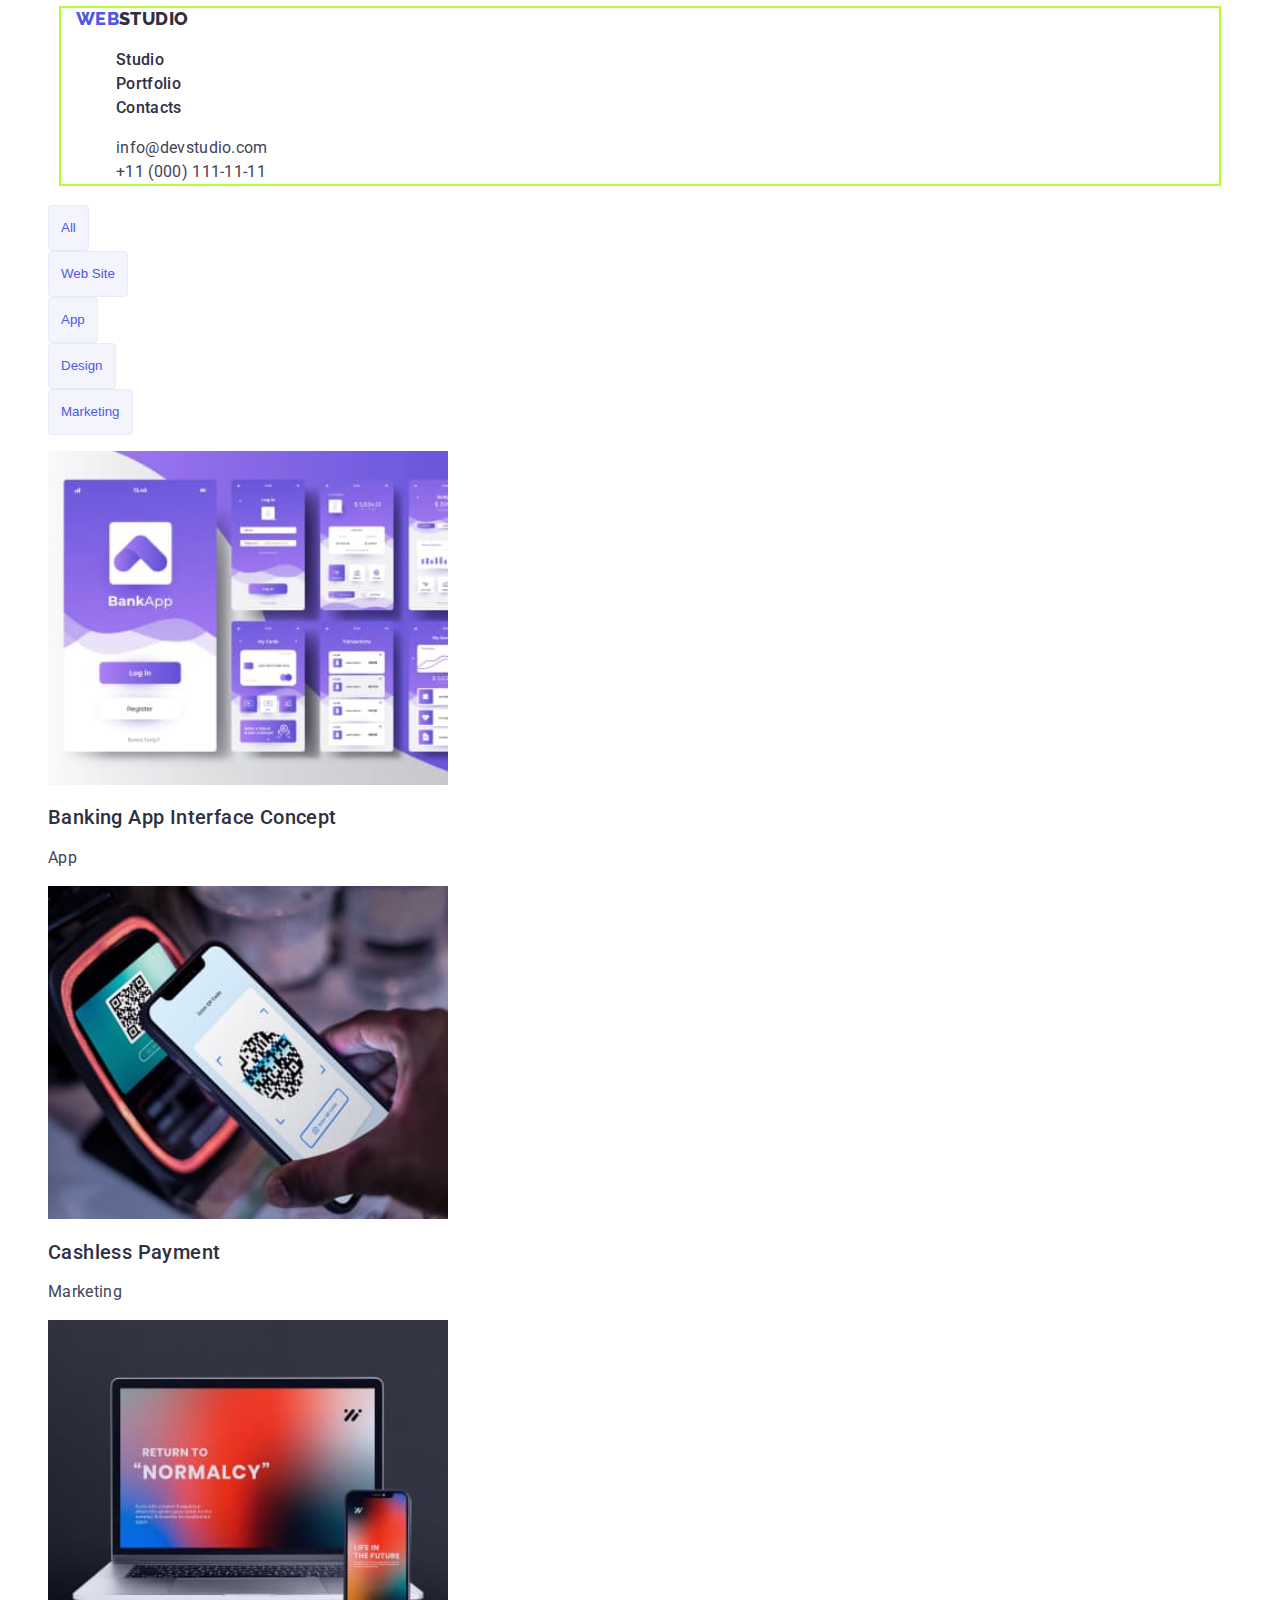
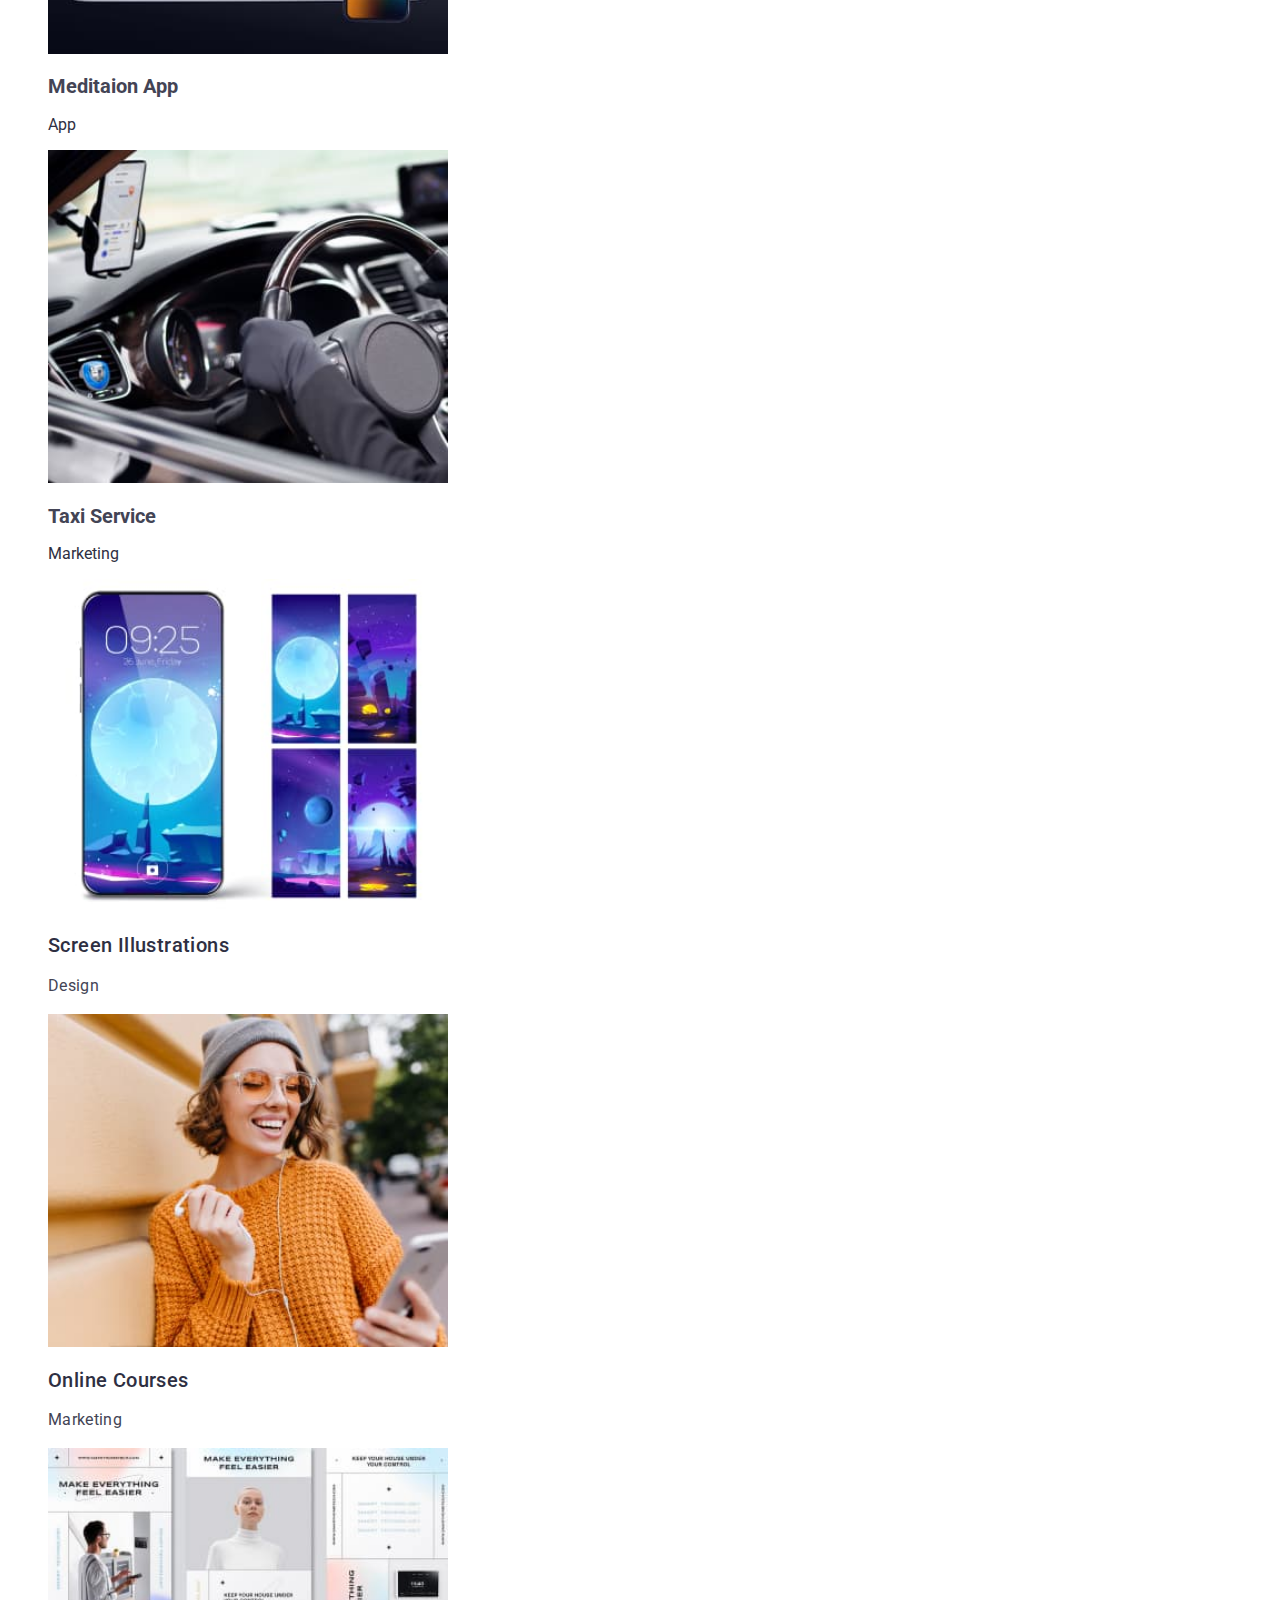
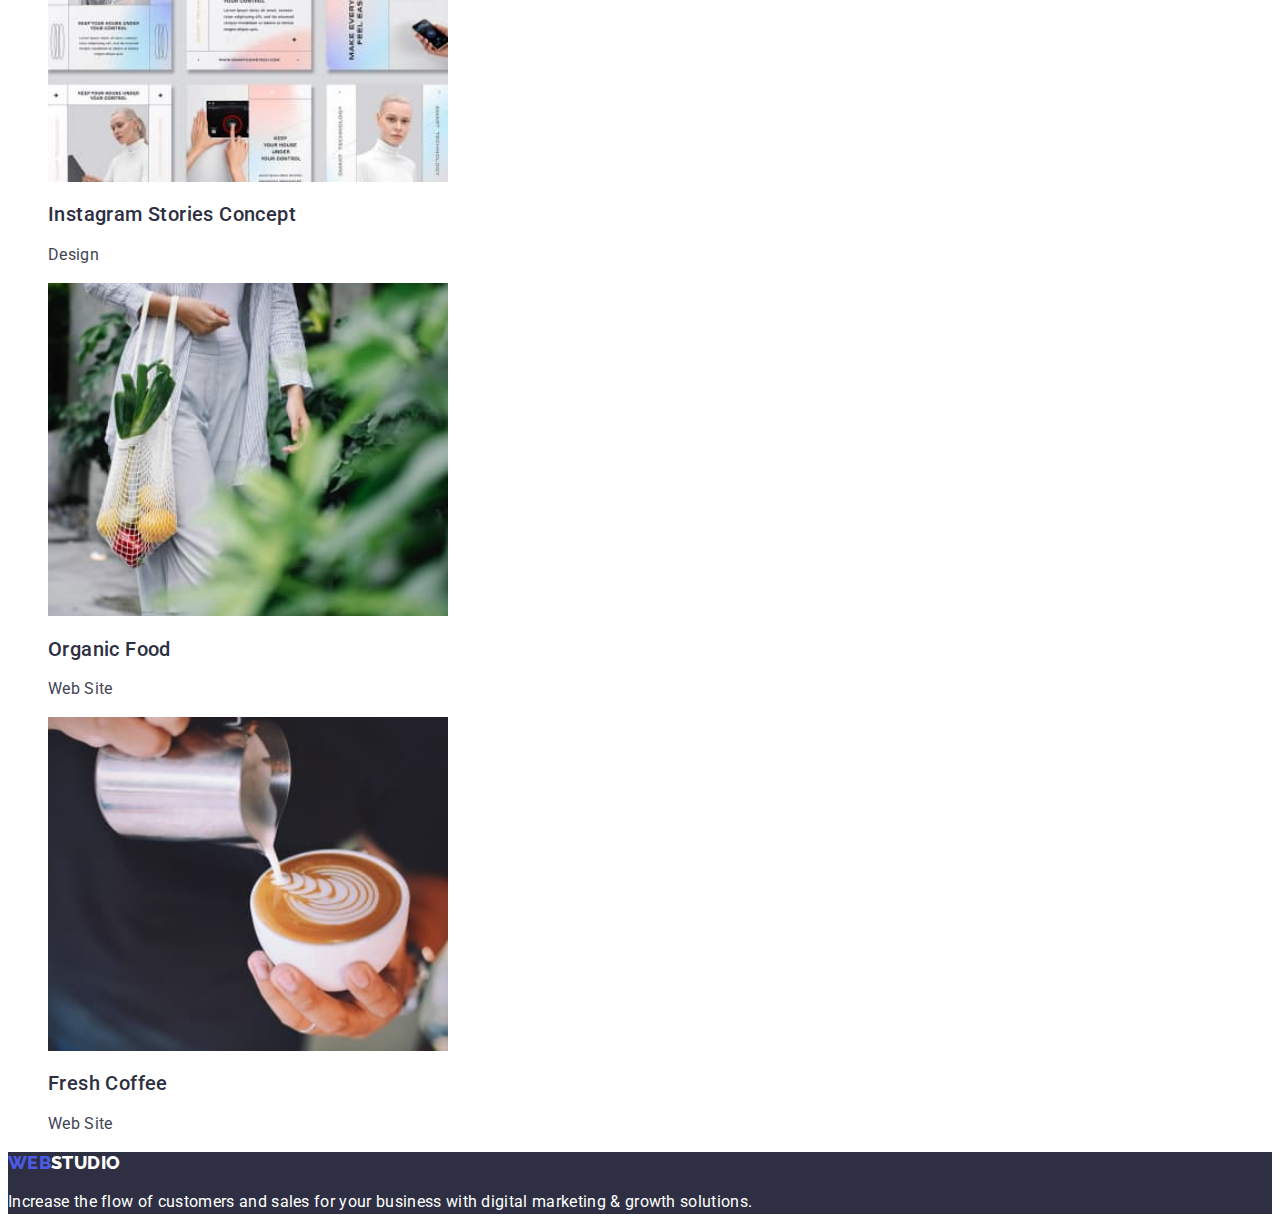
==== portfolio.html @ 8dc3ba94 "New changes" ====
<!DOCTYPE html>
<html lang="en">
  <head>
    <meta charset="UTF-8" />
    <meta http-equiv="X-UA-Compatible" content="IE=edge" />
    <meta name="viewport" content="width=device-width, initial-scale=1.0" />

    <link rel="preconnect" href="https://fonts.googleapis.com" />
    <link rel="preconnect" href="https://fonts.gstatic.com" crossorigin />
    <link
      href="https://fonts.googleapis.com/css2?family=Raleway:wght@700;800&family=Roboto:wght@400;500;700;900&display=swap"
      rel="stylesheet"
    />
    <link
      href="https://fonts.googleapis.com/css2?family=Raleway:wght@700;800&family=Roboto:wght@400;500;700;900&display=swap"
      rel="stylesheet"
    />
    <link rel="stylesheet" href="./css/styles.css" />
    <link rel="stylesheet" href="./css/portfolio-styles.css" />
    <title>Portfolio</title>
  </head>
  <body>
    <header class="header">
      <div class="container">
        <nav class="nav">
          <a href="./index.html" class="logo"> <span>Web</span>Studio </a>
          <ul class="nav__list">
            <li class="nav__item nav-item">
              <a href="./index.html" class="nav-item__link">Studio</a>
            </li>
            <li class="nav__item nav-item">
              <a href="./portfolio.html" class="nav-item__link">Portfolio</a>
            </li>
            <li class="nav__item nav-item">
              <a href="" class="nav-item__link">Contacts</a>
            </li>
          </ul>
        </nav>
        <address class="address">
          <ul class="address__list">
            <li class="address__item address-item">
              <a href="mailto:info@devstudio.com" class="address-item__action"
                >info@devstudio.com</a
              >
            </li>
            <li class="address__item address-item">
              <a href="tel:+110001111111" class="address-item__action"
                >+11 (000) 111-11-11</a
              >
            </li>
          </ul>
        </address>
      </div>
    </header>

    <main>
      <section class="portfolio">
        <h1></h1>
        <ul class="portfolio__nav">
          <li class="portfolio__item">
            <button type="button" class="portfolio__button">All</button>
          </li>
          <li class="portfolio__item">
            <button type="button" class="portfolio__button">Web Site</button>
          </li>
          <li class="portfolio__item">
            <button type="button" class="portfolio__button">App</button>
          </li>
          <li class="portfolio__item">
            <button type="button" class="portfolio__button">Design</button>
          </li>
          <li class="portfolio__item">
            <button type="button" class="portfolio__button">Marketing</button>
          </li>
        </ul>

        <ul class="projects">
          <li class="projects__item projects-item">
            <img
              src="./images/baking-app.jpg"
              alt="baking app"
              width="400"
              class="projects-item_picture"
            />
            <h2 class="section__sub-title">Banking App Interface Concept</h2>
            <p class="section__describtion">App</p>
          </li>
          <li class="projects__item projects-item">
            <img
              src="./images/cashless-payment.jpg"
              alt="cashless payment"
              width="400"
              class="projects-item__picture"
            />
            <h2 class="section__sub-title">Cashless Payment</h2>
            <p class="section__describtion">Marketing</p>
          </li>
          <li class="projects__item projects-item">
            <img
              src="./images/meditation-app.jpg"
              alt="Meditattion app"
              width="400"
              class="projects-item__picture"
            />
            <h2 class="projects-item__title">Meditaion App</h2>
            <p class="projects-item__domain">App</p>
          </li>
          <li class="projects__item projects-item">
            <img
              src="./images/taxi-service.jpg"
              alt="Taxi service"
              width="400"
              class="projects-item__picture"
            />
            <h2 class="projects-item__title">Taxi Service</h2>
            <p class="projects-item__domain">Marketing</p>
          </li>
          <li class="projects__item projects-item">
            <img
              src="./images/screen-illustration.jpg"
              alt="Picture of the screen"
              width="400"
              class="projects-item__picture"
            />
            <h2 class="section__sub-title">Screen Illustrations</h2>
            <p class="section__describtion">Design</p>
          </li>
          <li class="projects__item projects-item">
            <img
              src="./images/online-courses.jpg"
              alt="Web Site with online Courses"
              width="400"
              class="projects-item__picture"
            />
            <h2 class="section__sub-title">Online Courses</h2>
            <p class="section__describtion">Marketing</p>
          </li>
          <li class="projects__item projects-item">
            <img
              src="./images/instagram-stories.jpg"
              alt="Web site to create creative stories for Instagram"
              width="400"
              class="projects-item__picture"
            />
            <h2 class="section__sub-title">Instagram Stories Concept</h2>
            <p class="section__describtion">Design</p>
          </li>
          <li class="projects__item projects-item">
            <img
              src="./images/organic-food.jpg"
              alt="Web Site for ordering organic food"
              width="400"
              class="projects-item__picture"
            />
            <h2 class="section__sub-title">Organic Food</h2>
            <p class="section__describtion">Web Site</p>
          </li>
          <li class="projects__item projects-item">
            <img
              src="./images/fresh-coffee.jpg"
              alt="Cofee shop Web Site "
              width="400"
              class="projects-item__picture"
            />
            <h2 class="section__sub-title">Fresh Coffee</h2>
            <p class="section__describtion">Web Site</p>
          </li>
        </ul>
      </section>
    </main>

    <footer class="footer">
      <a href="./index.html" class="footer__logo"><span> Web</span>Studio</a>
      <p class="footer__cta">
        Increase the flow of customers and sales for your business with digital
        marketing & growth solutions.
      </p>
    </footer>
  </body>
</html>
---- css/styles.css ----
/* 

--Font Colors--
Main Color - #2E2F42
Secondary Color - #434455
Light Colors - 
#FFFFFF
#E7E9FC
Blue color - #4D5AE5

--Background colors-- 
Main Color - #FFFFFF
Secondary color -#2E2F42
Section ligth color - #F4F4FD

Botton dark blue color - #404BBF
Bottom light Blue color - #E5E5E5


--Font Size-- 
Logo -18px 
Main size - 20px
Secondary - 16px

*/

html {
  box-sizing: border-box;
}

*,
*::before,
*::after {
  box-sizing: inherit;
}

:root {
  /*--Font Colors--*/
  --main-font-color: #2e2f42;
  --secondary-font-color: #434455;
  --light-font-color: #ffffff;

  --blue-color: #4d5ae5;

  /*--background-colors-- */
  --main-background-color: #ffffff;
  --secondary-background-color: #2e2f42;
  --ligth-background-color: #f4f4fd;

  --button-background-color: #404bbf;
  --button-light-blue-color: #e5e5e5;
  --border-color: #e7e9fc;
}

/* Main style */

body {
  color: var(--main-font-color);
  background-color: var(--main-background-color);
  font-family: "Roboto", "sans-serif";
  font-size: 16px;
}

/* Common styling*/
.container {
  width: 1158px;
  margin: 0 auto;
  padding: 0 15px;
  outline: 2px greenyellow solid;
}
.section__list {
  list-style: none;
}
.section__title {
  font-size: 36px;
  text-transform: uppercase;
  color: var(--main-font-color);
  line-height: 1.1;
  letter-spacing: 0.02em;
}
.section__sub-title {
  font-weight: 500;
  color: var(--main-font-color);
  font-size: 20px;
  line-height: 1.2;
  letter-spacing: 0.02em;
}
.section__describtion {
  font-size: 16px;
  color: var(--secondary-font-color);
  line-height: 1.5;
  letter-spacing: 0.02em;
}

.logo,
.footer__logo {
  font-family: "Raleway", "sans-serif";
  font-size: 18px;
  font-weight: 800;
  text-decoration: none;
  line-height: 1.2;
  letter-spacing: 0.02em;
  text-transform: uppercase;
}

.logo span,
.footer__logo span {
  color: #4d5ae5;
}

.nav__list,
.address__list,
.portfolio__nav {
  list-style: none;
}
.nav-item__link,
.address-item__action {
  text-decoration: none;
}

/* ====Header====== */

.header {
  font-size: 16px;
  line-height: 1.5;
}

.logo {
  color: var(--main-font-color);
}

.nav-item__link {
  font-weight: 500;
  color: var(--main-font-color);
  line-height: 1.5;
  letter-spacing: 0.02em;
}

.nav-item__link:hover,
.nav-item__link:focus {
  color: var(--button-background-color);
}

.address-item__action {
  color: var(--secondary-font-color);
  font-style: normal;
  line-height: 1.5;
  letter-spacing: 0.02em;
}

.address-item__action:hover,
.address-item__action:focus {
  color: var(--button-background-color);
}

/*=====Footer====*/

.footer {
  background-color: var(--secondary-background-color);
}

.footer__logo {
  color: var(--light-font-color);
}

.footer__cta {
  color: var(--light-font-color);
  line-height: 1.5;
  letter-spacing: 0.02em;
}
---- css/portfolio-styles.css ----
/* 

--Font Colors--
Main Color - #2E2F42
Secondary Color - #434455
Light Colors - 
#FFFFFF
#E7E9FC
Blue color - #4D5AE5

--Background colors-- 
Main Color - #FFFFFF
Secondary color -#2E2F42
Section ligth color - #F4F4FD

Botton dark blue color - #404BBF
Bottom light Blue color - #E5E5E5


--Font Size-- 
Logo -18px 
Main size - 20px
Secondary - 16px

*/

:root {
  /*--Font Colors--*/
  --main-font-color: #2e2f42;
  --secondary-font-color: #434455;
  --light-font-color: #ffffff;

  --blue-color: #4d5ae5;

  /*--background-colors-- */
  --main-background-color: #ffffff;
  --secondary-background-color: #2e2f42;
  --ligth-background-color: #f4f4fd;

  --button-background-color: #404bbf;
  --button-light-blue-color: #e5e5e5;
  --border-color: #e7e9fc;
}

/*=== Common styling === */

html {
  box-sizing: border-box;
}

*,
*::before,
*::after {
  box-sizing: inherit;
}
.portfolio_nav,
.projects {
  list-style: none;
}

/*====Main Content */

.portfolio__button {
  padding: 12px;
  line-height: 1.5;
  color: #4d5ae5;
  background-color: var(--ligth-background-color);
  border: 1px solid var(--border-color);
  border-radius: 4px;
}

.portfolio__button:hover,
.portfolio__button:active {
  color: #fff;
  background-color: var(--button-background-color);
  border: 1px solid transparent;
  cursor: pointer;
  box-shadow: 0px 2px 2px 0px rgba(0, 0, 0, 0.12),
    0px 2px 1px 0px rgba(0, 0, 0, 0.08);
}

.projects-item__title {
  font-size: 20px;
  color: var(--secondary-font-color);
}
.rojects-item__domain {
  font-size: 16px;
  color: var(--secondary-font-color);
}
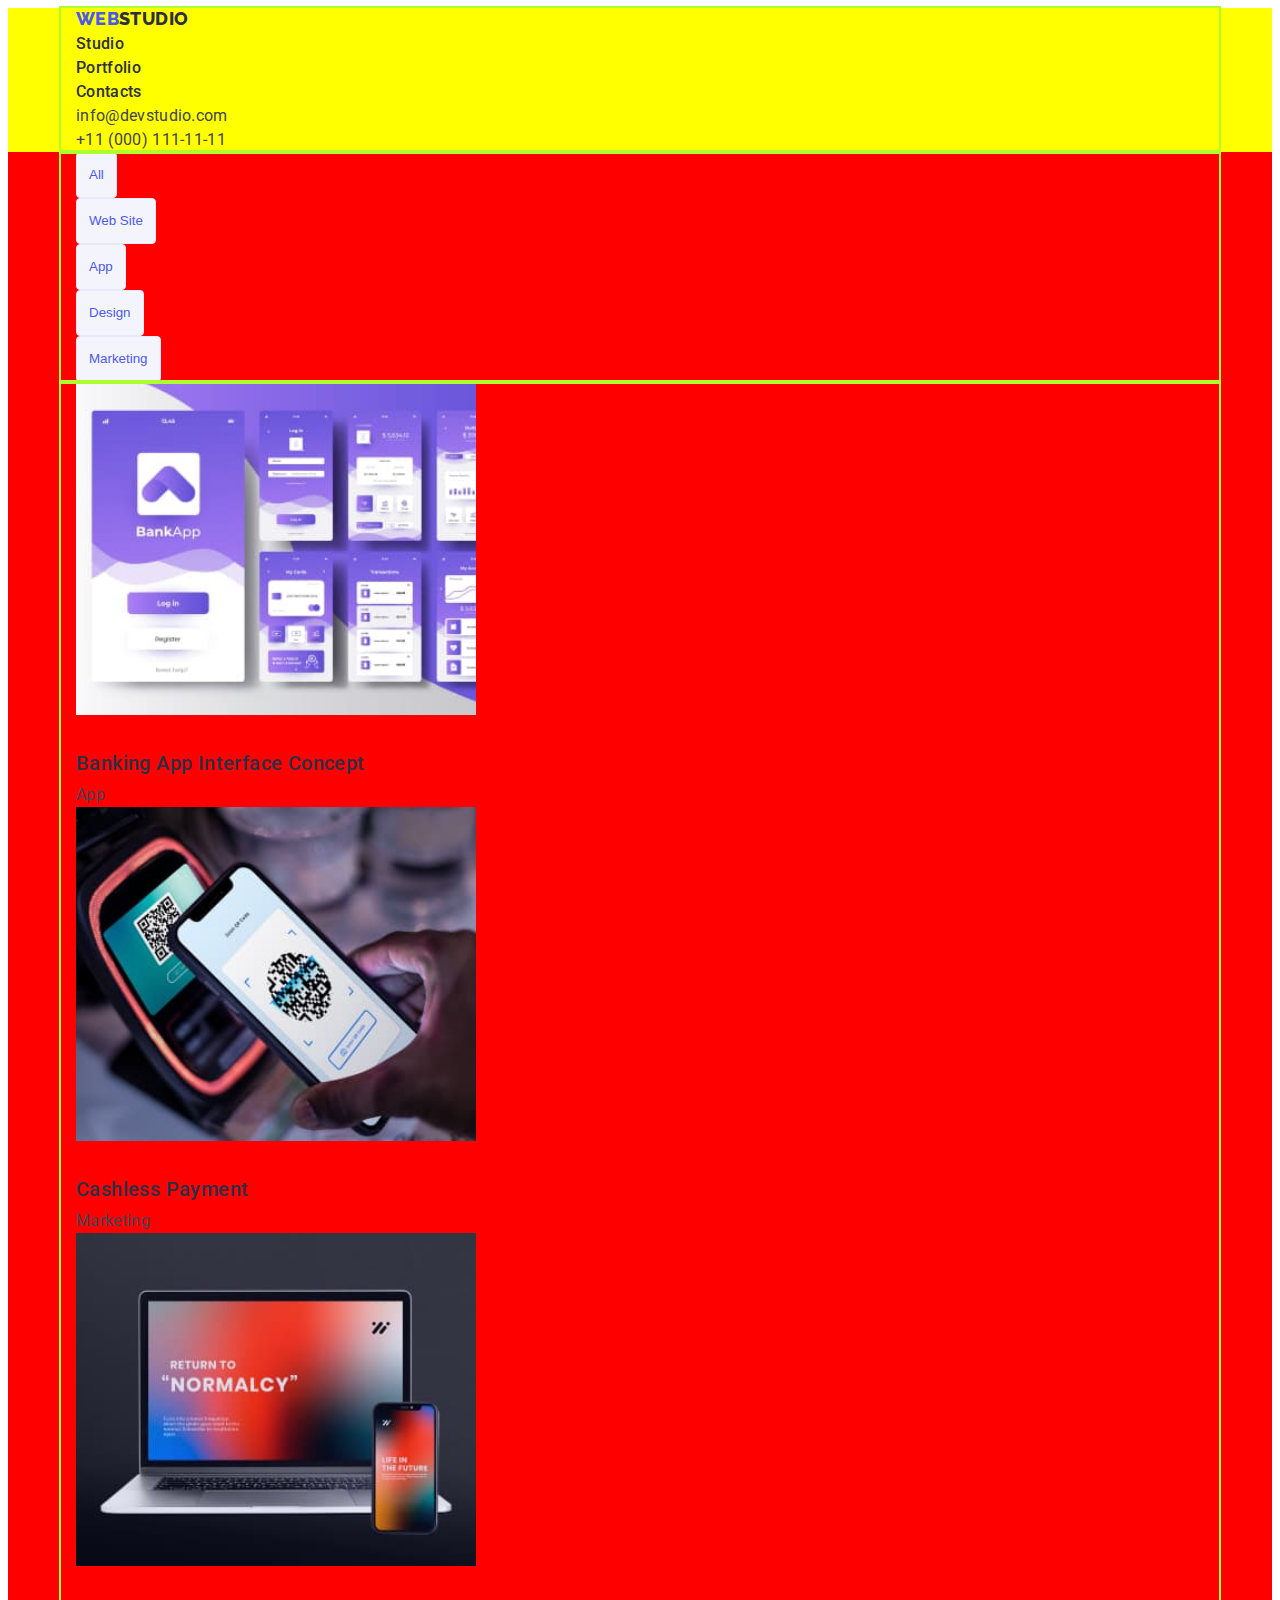
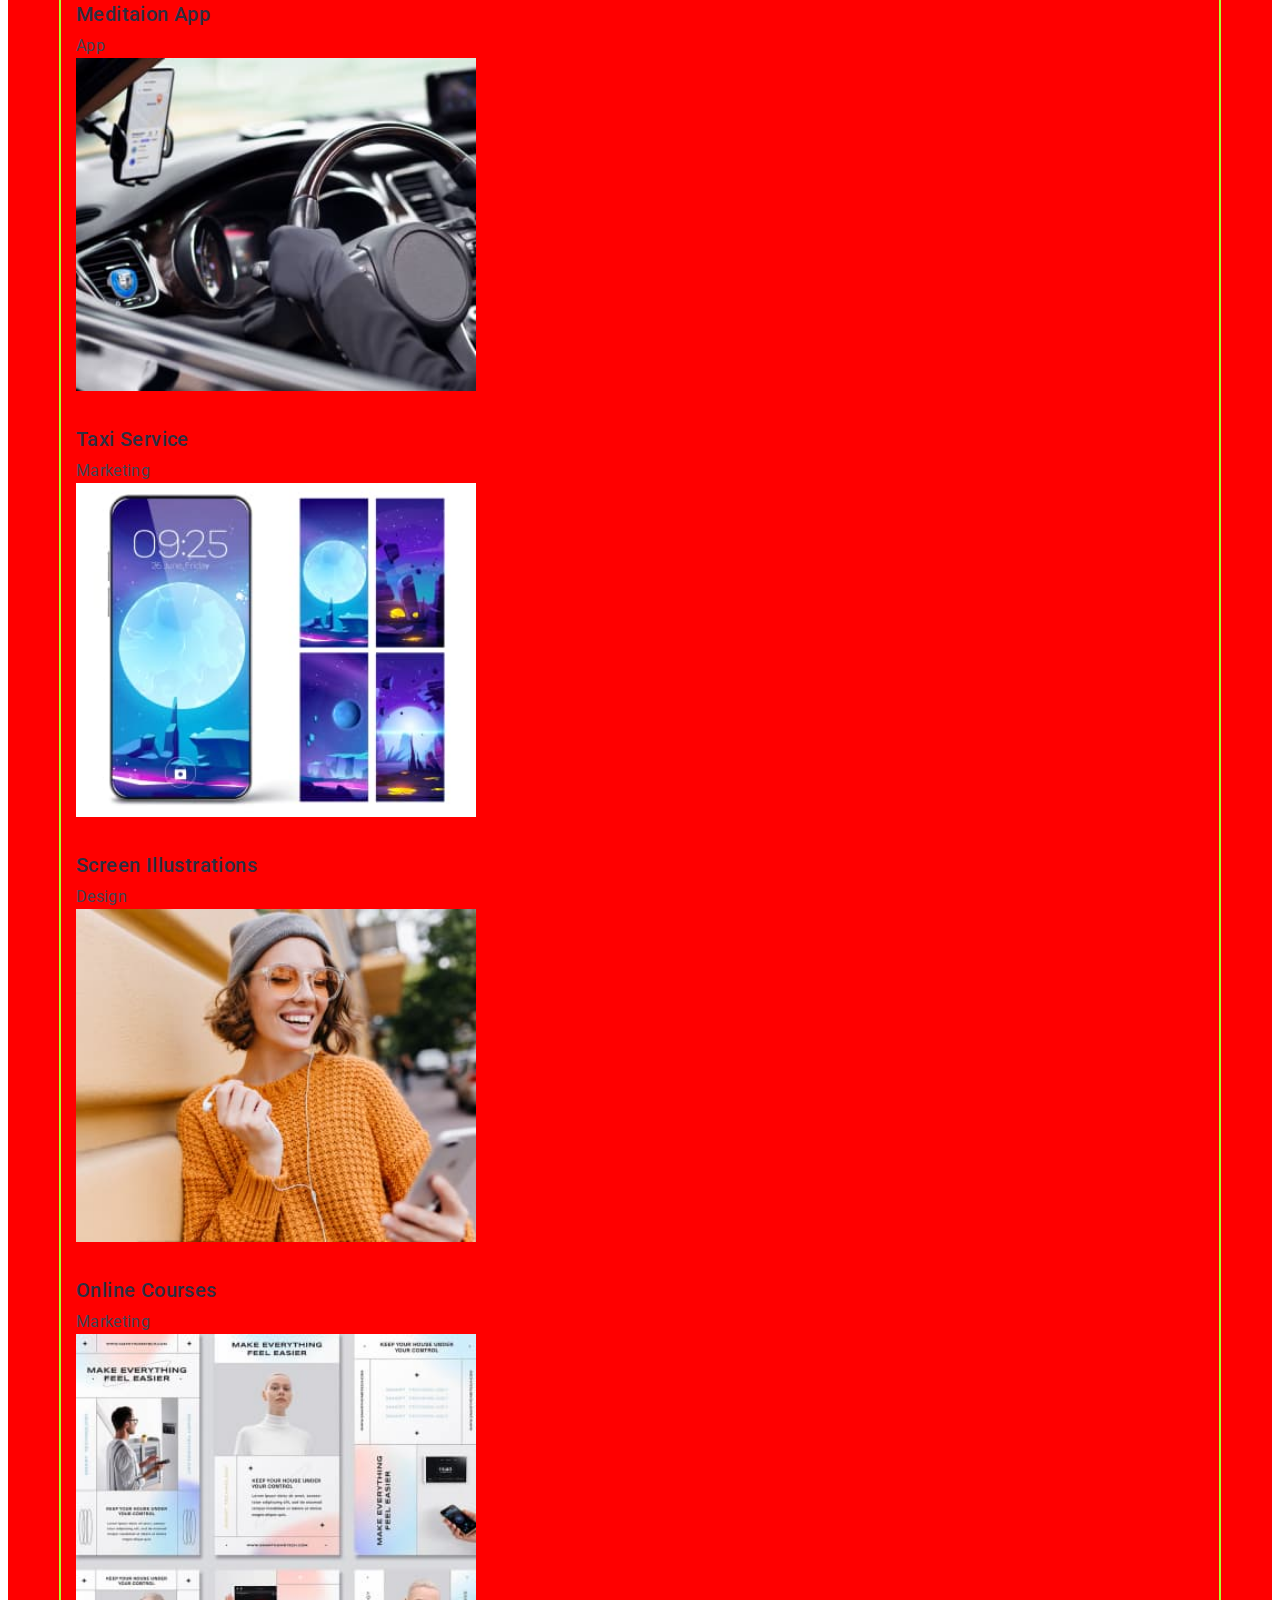
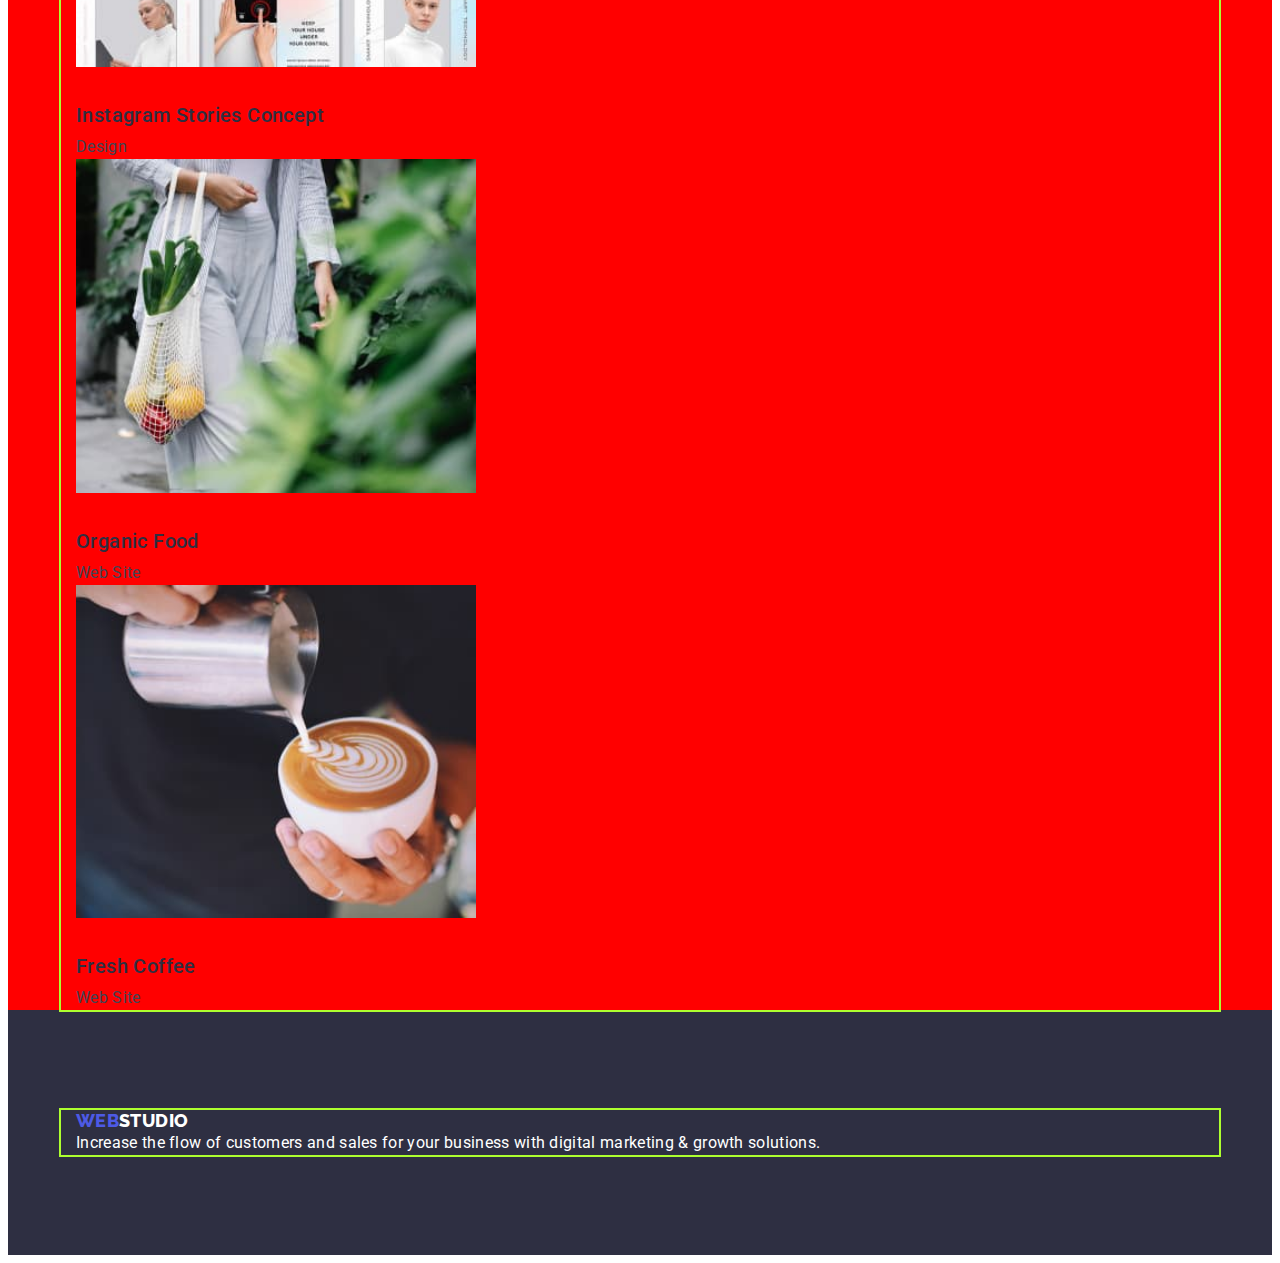
==== commit 658df0e3: "new changes" ====
--- a/portfolio.html
+++ b/portfolio.html
@@ -24,7 +24,7 @@
       <div class="container">
         <nav class="nav">
           <a href="./index.html" class="logo"> <span>Web</span>Studio </a>
-          <ul class="nav__list">
+          <ul class="nav__list section__list">
             <li class="nav__item nav-item">
               <a href="./index.html" class="nav-item__link">Studio</a>
             </li>
@@ -37,7 +37,7 @@
           </ul>
         </nav>
         <address class="address">
-          <ul class="address__list">
+          <ul class="address__list section__list">
             <li class="address__item address-item">
               <a href="mailto:info@devstudio.com" class="address-item__action"
                 >info@devstudio.com</a
@@ -50,13 +50,15 @@
             </li>
           </ul>
         </address>
-      </div>
+     
     </header>
 
     <main>
       <section class="portfolio">
-        <h1></h1>
-        <ul class="portfolio__nav">
+        
+        <div class="container">
+        <h1 class="ghost"></h1>
+        <ul class="portfolio__nav section__list">
           <li class="portfolio__item">
             <button type="button" class="portfolio__button">All</button>
           </li>
@@ -73,14 +75,15 @@
             <button type="button" class="portfolio__button">Marketing</button>
           </li>
         </ul>
-
-        <ul class="projects">
+      </div>
+        <div class="container">
+        <ul class="projects section__list">
           <li class="projects__item projects-item">
             <img
               src="./images/baking-app.jpg"
               alt="baking app"
               width="400"
-              class="projects-item_picture"
+              class="projects-item_picture section__photo"
             />
             <h2 class="section__sub-title">Banking App Interface Concept</h2>
             <p class="section__describtion">App</p>
@@ -90,7 +93,7 @@
               src="./images/cashless-payment.jpg"
               alt="cashless payment"
               width="400"
-              class="projects-item__picture"
+              class="projects-item__picture section__photo"
             />
             <h2 class="section__sub-title">Cashless Payment</h2>
             <p class="section__describtion">Marketing</p>
@@ -100,27 +103,27 @@
               src="./images/meditation-app.jpg"
               alt="Meditattion app"
               width="400"
-              class="projects-item__picture"
+              class="projects-item__picture section__photo"
             />
-            <h2 class="projects-item__title">Meditaion App</h2>
-            <p class="projects-item__domain">App</p>
+            <h2 class="section__sub-title">Meditaion App</h2>
+            <p class="section__describtion">App</p>
           </li>
           <li class="projects__item projects-item">
             <img
               src="./images/taxi-service.jpg"
               alt="Taxi service"
               width="400"
-              class="projects-item__picture"
+              class="projects-item__picture section__photo"
             />
-            <h2 class="projects-item__title">Taxi Service</h2>
-            <p class="projects-item__domain">Marketing</p>
+            <h2 class="section__sub-title">Taxi Service</h2>
+            <p class="section__describtion">Marketing</p>
           </li>
           <li class="projects__item projects-item">
             <img
               src="./images/screen-illustration.jpg"
               alt="Picture of the screen"
               width="400"
-              class="projects-item__picture"
+              class="projects-item__picture section__photo"
             />
             <h2 class="section__sub-title">Screen Illustrations</h2>
             <p class="section__describtion">Design</p>
@@ -130,7 +133,7 @@
               src="./images/online-courses.jpg"
               alt="Web Site with online Courses"
               width="400"
-              class="projects-item__picture"
+              class="projects-item__picture section__photo"
             />
             <h2 class="section__sub-title">Online Courses</h2>
             <p class="section__describtion">Marketing</p>
@@ -140,7 +143,7 @@
               src="./images/instagram-stories.jpg"
               alt="Web site to create creative stories for Instagram"
               width="400"
-              class="projects-item__picture"
+              class="projects-item__picture section__photo"
             />
             <h2 class="section__sub-title">Instagram Stories Concept</h2>
             <p class="section__describtion">Design</p>
@@ -150,7 +153,7 @@
               src="./images/organic-food.jpg"
               alt="Web Site for ordering organic food"
               width="400"
-              class="projects-item__picture"
+              class="projects-item__picture section__photo"
             />
             <h2 class="section__sub-title">Organic Food</h2>
             <p class="section__describtion">Web Site</p>
@@ -160,21 +163,24 @@
               src="./images/fresh-coffee.jpg"
               alt="Cofee shop Web Site "
               width="400"
-              class="projects-item__picture"
+              class="projects-item__picture section__photo"
             />
             <h2 class="section__sub-title">Fresh Coffee</h2>
             <p class="section__describtion">Web Site</p>
           </li>
         </ul>
       </section>
+    </div>
     </main>
 
     <footer class="footer">
+      <div class="container">
       <a href="./index.html" class="footer__logo"><span> Web</span>Studio</a>
       <p class="footer__cta">
         Increase the flow of customers and sales for your business with digital
         marketing & growth solutions.
       </p>
+      </div>
     </footer>
   </body>
 </html>
--- a/css/styles.css
+++ b/css/styles.css
@@ -62,36 +62,51 @@
 }
 
 /* Common styling*/
+
 .container {
   width: 1158px;
   margin: 0 auto;
   padding: 0 15px;
   outline: 2px greenyellow solid;
 }
-.section__list {
-  list-style: none;
-}
+
 .section__title {
+  margin-top: 0;
+  margin-bottom: 72px;
   font-size: 36px;
-  text-transform: uppercase;
+  text-transform: capitalize;
   color: var(--main-font-color);
   line-height: 1.1;
   letter-spacing: 0.02em;
+  text-align: center;
 }
 .section__sub-title {
+  margin-top: 0;
+  margin-bottom: 8px;
   font-weight: 500;
   color: var(--main-font-color);
   font-size: 20px;
   line-height: 1.2;
   letter-spacing: 0.02em;
 }
+/* .section__sub-title.centered {
+  text-align: center;
+} */
 .section__describtion {
+  margin-top: 0;
+  margin-bottom: 0;
   font-size: 16px;
   color: var(--secondary-font-color);
   line-height: 1.5;
   letter-spacing: 0.02em;
 }
+/* .section__describtion.centered {
+  text-align: center;
+} */
 
+.section__photo {
+  margin-bottom: 32px;
+}
 .logo,
 .footer__logo {
   font-family: "Raleway", "sans-serif";
@@ -108,10 +123,11 @@
   color: #4d5ae5;
 }
 
-.nav__list,
-.address__list,
-.portfolio__nav {
+.section__list {
   list-style: none;
+  margin-top: 0;
+  margin-bottom: 0;
+  padding-left: 0;
 }
 .nav-item__link,
 .address-item__action {
@@ -156,6 +172,7 @@
 /*=====Footer====*/
 
 .footer {
+  padding: 100px 0;
   background-color: var(--secondary-background-color);
 }
 
@@ -164,7 +181,14 @@
 }
 
 .footer__cta {
+  margin-top: 0;
+  margin-bottom: 0;
   color: var(--light-font-color);
   line-height: 1.5;
   letter-spacing: 0.02em;
 }
+
+.ghost {
+  margin-top: 0;
+  margin-bottom: 0;
+}
--- a/css/portfolio-styles.css
+++ b/css/portfolio-styles.css
@@ -53,10 +53,6 @@
 *::after {
   box-sizing: inherit;
 }
-.portfolio_nav,
-.projects {
-  list-style: none;
-}
 
 /*====Main Content */
 
@@ -87,3 +83,14 @@
   font-size: 16px;
   color: var(--secondary-font-color);
 }
+.projects {
+  margin-top: 0;
+  margin-bottom: 0;
+}
+
+.portfolio {
+  background-color: red;
+}
+.header {
+  background-color: yellow;
+}
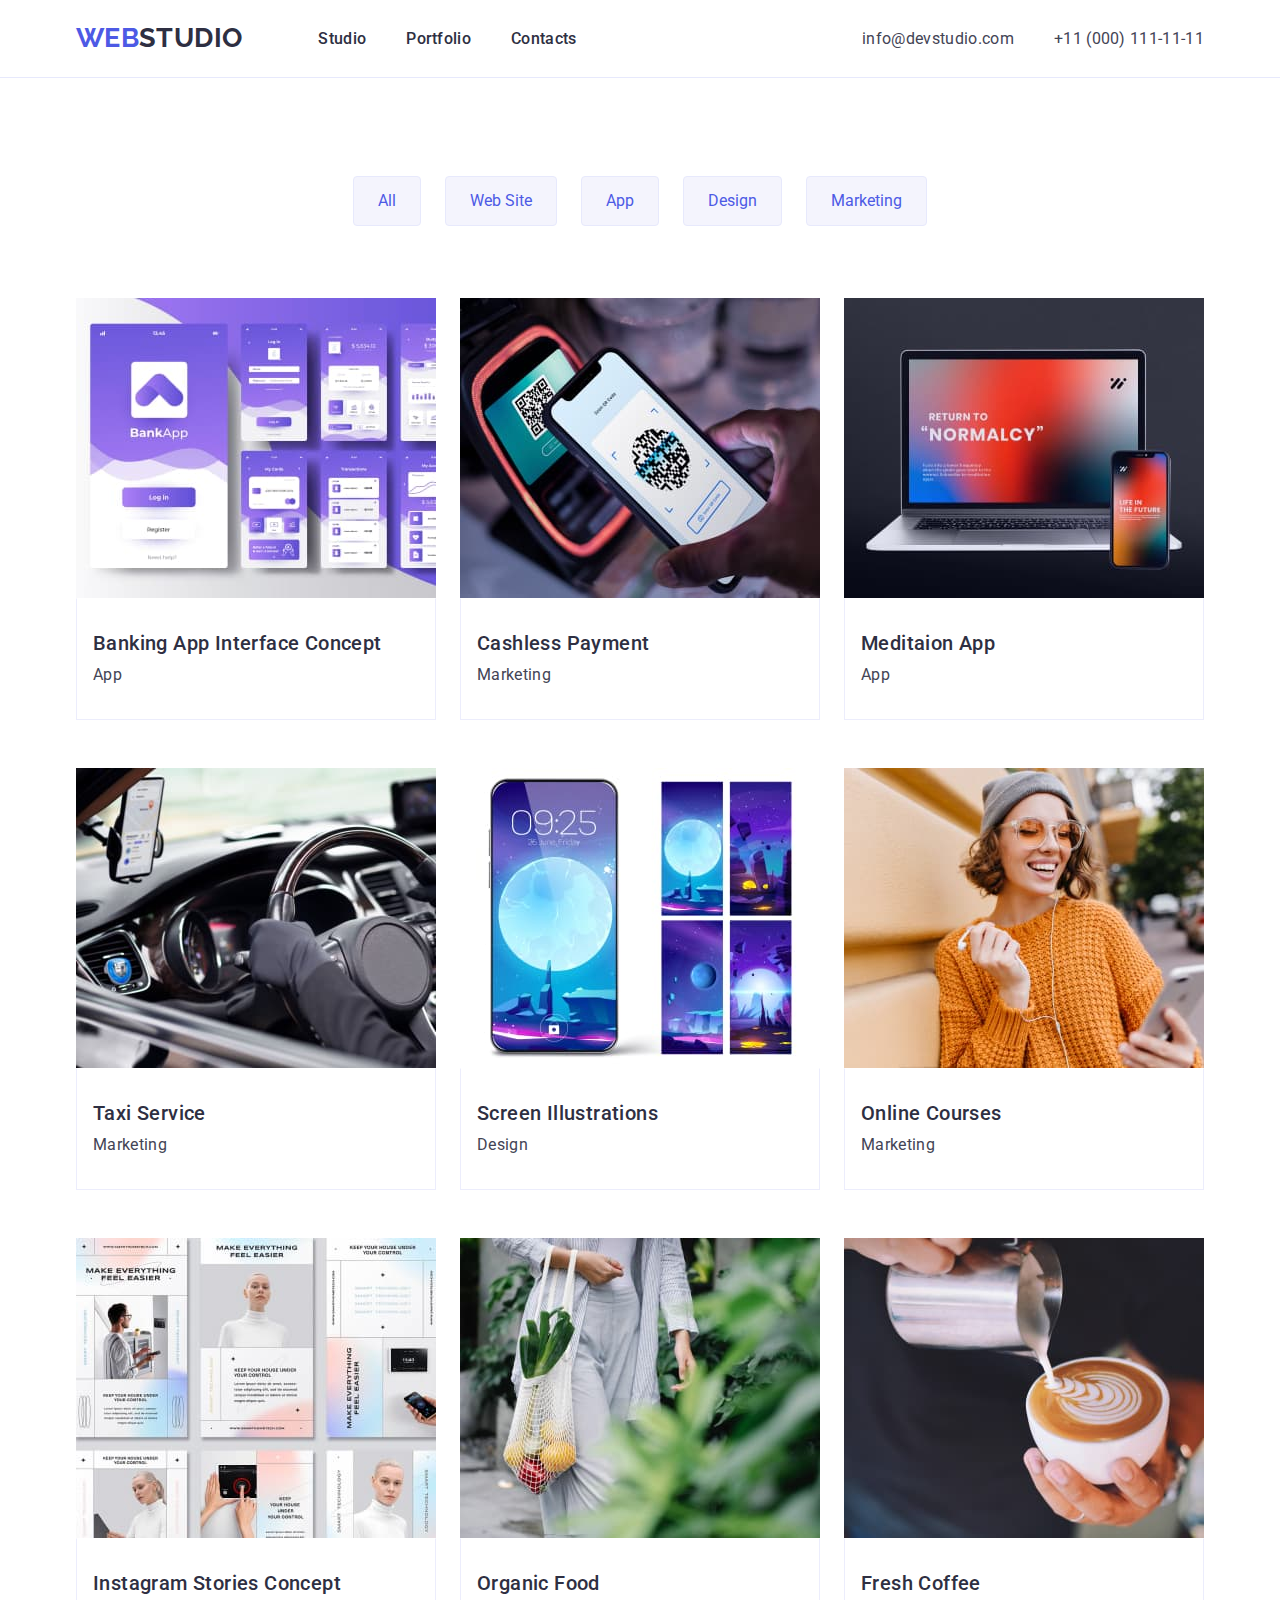
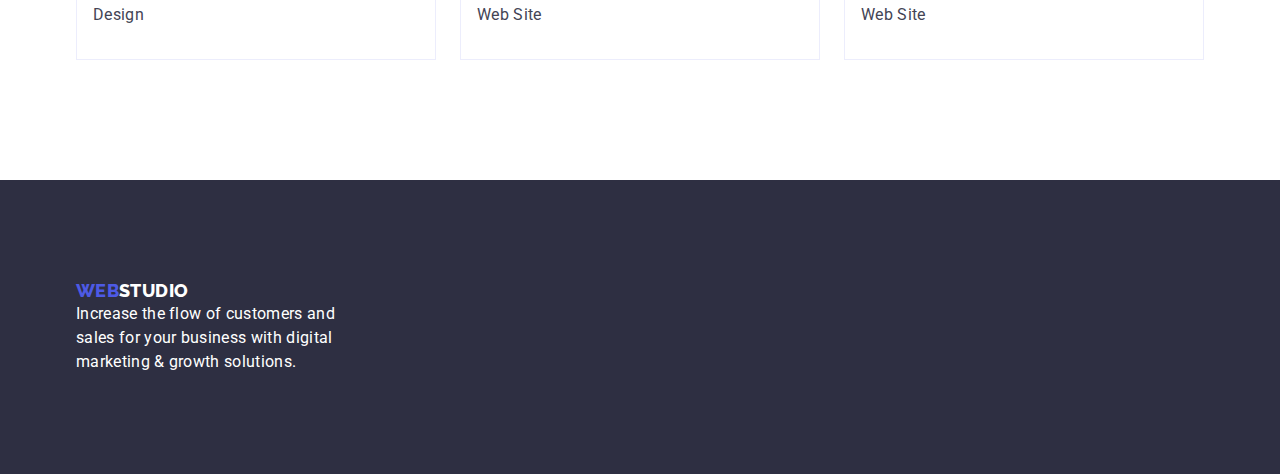
==== commit 7125f877: "New changes" ====
--- a/portfolio.html
+++ b/portfolio.html
@@ -15,171 +15,211 @@
       href="https://fonts.googleapis.com/css2?family=Raleway:wght@700;800&family=Roboto:wght@400;500;700;900&display=swap"
       rel="stylesheet"
     />
+    <link
+      rel="stylesheet"
+      href="https://cdnjs.cloudflare.com/ajax/libs/modern-normalize/1.1.0/modern-normalize.min.css"
+    />
+
     <link rel="stylesheet" href="./css/styles.css" />
     <link rel="stylesheet" href="./css/portfolio-styles.css" />
     <title>Portfolio</title>
   </head>
   <body>
-    <header class="header">
-      <div class="container">
-        <nav class="nav">
-          <a href="./index.html" class="logo"> <span>Web</span>Studio </a>
-          <ul class="nav__list section__list">
-            <li class="nav__item nav-item">
-              <a href="./index.html" class="nav-item__link">Studio</a>
-            </li>
-            <li class="nav__item nav-item">
-              <a href="./portfolio.html" class="nav-item__link">Portfolio</a>
-            </li>
-            <li class="nav__item nav-item">
-              <a href="" class="nav-item__link">Contacts</a>
+     <header class="header">
+      <div class="container main-nav">
+      <nav class="nav">
+        <a href="./index.html" class="logo">
+        <h2> <span>Web</span>Studio</h2>
+      
+        <ul class="nav__list section__list">
+          <li class="item nav-item">
+            <a href="./index.html" class="nav-item__link">Studio</a>
+          </li>
+          <li class="item nav-item">
+            <a href="./portfolio.html" class="nav-item__link">Portfolio</a>
+          </li>
+          <li class="item nav-item">
+            <a href="" class="nav-item__link">Contacts</a>
+          </li>
+        </ul>
+      </nav>
+
+      <address class="address">
+        <ul class="address__list section__list">
+          <li class="item address-item">
+            <a href="mailto:info@devstudio.com" class="address-item__action"
+              >info@devstudio.com</a
+            >
+          </li>
+          <li class="item address-item">
+            <a href="tel:+110001111111" class="address-item__action"
+              >+11 (000) 111-11-11</a
+            >
+          </li>
+        </ul>
+      </address>
+    </div>
+    </header>
+
+    <main>
+      <section class="portfolio section">
+        <div class="container">
+          <h1 class="ghost"></h1>
+          <ul class="portfolio__nav section__list">
+            <li class="portfolio__item">
+              <button type="button" class="portfolio__button">All</button>
+            </li>
+            <li class="portfolio__item">
+              <button type="button" class="portfolio__button">Web Site</button>
+            </li>
+            <li class="portfolio__item">
+              <button type="button" class="portfolio__button">App</button>
+            </li>
+            <li class="portfolio__item">
+              <button type="button" class="portfolio__button">Design</button>
+            </li>
+            <li class="portfolio__item">
+              <button type="button" class="portfolio__button">Marketing</button>
             </li>
           </ul>
-        </nav>
-        <address class="address">
-          <ul class="address__list section__list">
-            <li class="address__item address-item">
-              <a href="mailto:info@devstudio.com" class="address-item__action"
-                >info@devstudio.com</a
-              >
-            </li>
-            <li class="address__item address-item">
-              <a href="tel:+110001111111" class="address-item__action"
-                >+11 (000) 111-11-11</a
-              >
+        </div>
+        <div class="container">
+          <ul class="projects section__list">
+            <li class="projects__item projects-item">
+              <img
+                src="./images/baking-app.jpg"
+                alt="baking app"
+                class="projects-item__picture section__photo"
+              />
+              <div class="project-content">
+                <h2 class="projects-item__title section__sub-title">
+                  Banking App Interface Concept
+                </h2>
+                <p class="projects-item__desc section__describtion">App</p>
+              </div>
+            </li>
+            <li class="projects__item projects-item">
+              <img
+                src="./images/cashless-payment.jpg"
+                alt="cashless payment"
+                class="projects-item__picture section__photo"
+              />
+              <div class="project-content">
+                <h2 class="projects-item__title section__sub-title">
+                  Cashless Payment
+                </h2>
+                <p class="projects-item__desc section__describtion">
+                  Marketing
+                </p>
+              </div>
+            </li>
+            <li class="projects__item projects-item">
+              <img
+                src="./images/meditation-app.jpg"
+                alt="Meditattion app"
+                class="projects-item__picture section__photo"
+              />
+              <div class="project-content">
+                <h2 class="projects-item__title section__sub-title">
+                  Meditaion App
+                </h2>
+                <p class="projects-item__desc section__describtion">App</p>
+              </div>
+            </li>
+            <li class="projects__item projects-item">
+              <img
+                src="./images/taxi-service.jpg"
+                alt="Taxi service"
+                class="projects-item__picture section__photo"
+              />
+              <div class="project-content">
+                <h2 class="projects-item__title section__sub-title">
+                  Taxi Service
+                </h2>
+                <p class="projects-item__desc section__describtion">
+                  Marketing
+                </p>
+              </div>
+            </li>
+            <li class="projects__item projects-item">
+              <img
+                src="./images/screen-illustration.jpg"
+                alt="Picture of the screen"
+                class="projects-item__picture section__photo"
+              />
+              <div class="project-content">
+                <h2 class="projects-item__title section__sub-title">
+                  Screen Illustrations
+                </h2>
+                <p class="projects-item__desc section__describtion">Design</p>
+              </div>
+            </li>
+            <li class="projects__item projects-item">
+              <img
+                src="./images/online-courses.jpg"
+                alt="Web Site with online Courses"
+                class="projects-item__picture section__photo"
+              />
+              <div class="project-content">
+                <h2 class="projects-item__title section__sub-title">
+                  Online Courses
+                </h2>
+                <p class="projects-item__desc section__describtion">
+                  Marketing
+                </p>
+              </div>
+            </li>
+            <li class="projects__item projects-item">
+              <img
+                src="./images/instagram-stories.jpg"
+                alt="Web site to create creative stories for Instagram"
+                class="projects-item__picture section__photo"
+              />
+              <div class="project-content">
+                <h2 class="projects-item__title section__sub-title">
+                  Instagram Stories Concept
+                </h2>
+                <p class="projects-item__desc section__describtion">Design</p>
+              </div>
+            </li>
+            <li class="projects__item projects-item">
+              <img
+                src="./images/organic-food.jpg"
+                alt="Web Site for ordering organic food"
+                class="projects-item__picture section__photo"
+              />
+              <div class="project-content">
+                <h2 class="projects-item__title section__sub-title">
+                  Organic Food
+                </h2>
+                <p class="projects-item__desc section__describtion">Web Site</p>
+              </div>
+            </li>
+            <li class="projects__item projects-item">
+              <img
+                src="./images/fresh-coffee.jpg"
+                alt="Cofee shop Web Site "
+                class="projects-item__picture section__photo"
+              />
+              <div class="project-content">
+                <h2 class="projects-item__title section__sub-title">
+                  Fresh Coffee
+                </h2>
+                <p class="projects-item__desc section__describtion">Web Site</p>
+              </div>
             </li>
           </ul>
-        </address>
-     
-    </header>
-
-    <main>
-      <section class="portfolio">
-        
-        <div class="container">
-        <h1 class="ghost"></h1>
-        <ul class="portfolio__nav section__list">
-          <li class="portfolio__item">
-            <button type="button" class="portfolio__button">All</button>
-          </li>
-          <li class="portfolio__item">
-            <button type="button" class="portfolio__button">Web Site</button>
-          </li>
-          <li class="portfolio__item">
-            <button type="button" class="portfolio__button">App</button>
-          </li>
-          <li class="portfolio__item">
-            <button type="button" class="portfolio__button">Design</button>
-          </li>
-          <li class="portfolio__item">
-            <button type="button" class="portfolio__button">Marketing</button>
-          </li>
-        </ul>
-      </div>
-        <div class="container">
-        <ul class="projects section__list">
-          <li class="projects__item projects-item">
-            <img
-              src="./images/baking-app.jpg"
-              alt="baking app"
-              width="400"
-              class="projects-item_picture section__photo"
-            />
-            <h2 class="section__sub-title">Banking App Interface Concept</h2>
-            <p class="section__describtion">App</p>
-          </li>
-          <li class="projects__item projects-item">
-            <img
-              src="./images/cashless-payment.jpg"
-              alt="cashless payment"
-              width="400"
-              class="projects-item__picture section__photo"
-            />
-            <h2 class="section__sub-title">Cashless Payment</h2>
-            <p class="section__describtion">Marketing</p>
-          </li>
-          <li class="projects__item projects-item">
-            <img
-              src="./images/meditation-app.jpg"
-              alt="Meditattion app"
-              width="400"
-              class="projects-item__picture section__photo"
-            />
-            <h2 class="section__sub-title">Meditaion App</h2>
-            <p class="section__describtion">App</p>
-          </li>
-          <li class="projects__item projects-item">
-            <img
-              src="./images/taxi-service.jpg"
-              alt="Taxi service"
-              width="400"
-              class="projects-item__picture section__photo"
-            />
-            <h2 class="section__sub-title">Taxi Service</h2>
-            <p class="section__describtion">Marketing</p>
-          </li>
-          <li class="projects__item projects-item">
-            <img
-              src="./images/screen-illustration.jpg"
-              alt="Picture of the screen"
-              width="400"
-              class="projects-item__picture section__photo"
-            />
-            <h2 class="section__sub-title">Screen Illustrations</h2>
-            <p class="section__describtion">Design</p>
-          </li>
-          <li class="projects__item projects-item">
-            <img
-              src="./images/online-courses.jpg"
-              alt="Web Site with online Courses"
-              width="400"
-              class="projects-item__picture section__photo"
-            />
-            <h2 class="section__sub-title">Online Courses</h2>
-            <p class="section__describtion">Marketing</p>
-          </li>
-          <li class="projects__item projects-item">
-            <img
-              src="./images/instagram-stories.jpg"
-              alt="Web site to create creative stories for Instagram"
-              width="400"
-              class="projects-item__picture section__photo"
-            />
-            <h2 class="section__sub-title">Instagram Stories Concept</h2>
-            <p class="section__describtion">Design</p>
-          </li>
-          <li class="projects__item projects-item">
-            <img
-              src="./images/organic-food.jpg"
-              alt="Web Site for ordering organic food"
-              width="400"
-              class="projects-item__picture section__photo"
-            />
-            <h2 class="section__sub-title">Organic Food</h2>
-            <p class="section__describtion">Web Site</p>
-          </li>
-          <li class="projects__item projects-item">
-            <img
-              src="./images/fresh-coffee.jpg"
-              alt="Cofee shop Web Site "
-              width="400"
-              class="projects-item__picture section__photo"
-            />
-            <h2 class="section__sub-title">Fresh Coffee</h2>
-            <p class="section__describtion">Web Site</p>
-          </li>
-        </ul>
+        </div>
       </section>
-    </div>
     </main>
 
     <footer class="footer">
       <div class="container">
-      <a href="./index.html" class="footer__logo"><span> Web</span>Studio</a>
-      <p class="footer__cta">
-        Increase the flow of customers and sales for your business with digital
-        marketing & growth solutions.
-      </p>
+        <a href="./index.html" class="footer__logo"><span> Web</span>Studio</a>
+        <p class="footer__cta">
+          Increase the flow of customers and sales for your business with
+          digital marketing & growth solutions.
+        </p>
       </div>
     </footer>
   </body>
--- a/css/styles.css
+++ b/css/styles.css
@@ -60,14 +60,25 @@
   font-family: "Roboto", "sans-serif";
   font-size: 16px;
 }
-
+img {
+  display: block;
+  max-width: 100%;
+  height: auto;
+}
 /* Common styling*/
-
+.section {
+  padding: 120px 0;
+}
+.section.no-padding {
+  padding-bottom: 0;
+}
 .container {
   width: 1158px;
   margin: 0 auto;
   padding: 0 15px;
-  outline: 2px greenyellow solid;
+}
+.header {
+  border-bottom: 1px solid var(--border-color);
 }
 
 .section__title {
@@ -89,9 +100,7 @@
   line-height: 1.2;
   letter-spacing: 0.02em;
 }
-/* .section__sub-title.centered {
-  text-align: center;
-} */
+
 .section__describtion {
   margin-top: 0;
   margin-bottom: 0;
@@ -100,13 +109,10 @@
   line-height: 1.5;
   letter-spacing: 0.02em;
 }
-/* .section__describtion.centered {
-  text-align: center;
+
+/* .section__photo {
+  margin-bottom: 32px;
 } */
-
-.section__photo {
-  margin-bottom: 32px;
-}
 .logo,
 .footer__logo {
   font-family: "Raleway", "sans-serif";
@@ -140,16 +146,43 @@
   font-size: 16px;
   line-height: 1.5;
 }
-
+.main-nav {
+  display: flex;
+  align-items: center;
+}
 .logo {
   color: var(--main-font-color);
 }
 
+.nav {
+  display: flex;
+  align-items: center;
+}
+.nav__list {
+  display: flex;
+  margin-left: 76px;
+}
+
+.item {
+}
+.item:not(:last-child) {
+  margin-right: 40px;
+}
+
+.address {
+  margin-left: auto;
+}
+.address__list {
+  display: flex;
+}
+
 .nav-item__link {
+  display: block;
   font-weight: 500;
   color: var(--main-font-color);
   line-height: 1.5;
   letter-spacing: 0.02em;
+  padding: 24px 0;
 }
 
 .nav-item__link:hover,
@@ -158,6 +191,8 @@
 }
 
 .address-item__action {
+  display: block;
+  padding: 24px 0;
   color: var(--secondary-font-color);
   font-style: normal;
   line-height: 1.5;
@@ -178,11 +213,13 @@
 
 .footer__logo {
   color: var(--light-font-color);
+  margin-bottom: 16px;
 }
 
 .footer__cta {
   margin-top: 0;
   margin-bottom: 0;
+  width: 264px;
   color: var(--light-font-color);
   line-height: 1.5;
   letter-spacing: 0.02em;
--- a/css/portfolio-styles.css
+++ b/css/portfolio-styles.css
@@ -40,6 +40,7 @@
   --button-background-color: #404bbf;
   --button-light-blue-color: #e5e5e5;
   --border-color: #e7e9fc;
+  --border-color-light-rgb: rgba(77, 90, 229, 10%);
 }
 
 /*=== Common styling === */
@@ -57,7 +58,7 @@
 /*====Main Content */
 
 .portfolio__button {
-  padding: 12px;
+  padding: 12px 24px;
   line-height: 1.5;
   color: #4d5ae5;
   background-color: var(--ligth-background-color);
@@ -75,22 +76,45 @@
     0px 2px 1px 0px rgba(0, 0, 0, 0.08);
 }
 
-.projects-item__title {
-  font-size: 20px;
-  color: var(--secondary-font-color);
-}
-.rojects-item__domain {
-  font-size: 16px;
-  color: var(--secondary-font-color);
-}
 .projects {
-  margin-top: 0;
-  margin-bottom: 0;
+  display: flex;
+  flex-wrap: wrap;
+  column-gap: 24px;
+  row-gap: 48px;
+  /* gap: 10px; */
 }
 
+.projects__item {
+  flex-basis: calc((100% - 2 * 24px) / 3);
+}
+/* .projects__item:nth-child(3n) {
+  margin-right: 0;
+}
+.projects__item:nth-last-child(-n + 3) {
+  margin-bottom: 0;
+} */
+
+.pro .project-info {
+  padding: 32px 0 32px 16px;
+  border: 1px solid black;
+}
+
+/* Projetcs Navigation */
 .portfolio {
-  background-color: red;
+  padding-top: 98px;
+  padding-bottom: 120px;
 }
-.header {
-  background-color: yellow;
+.portfolio__nav {
+  display: flex;
+  justify-content: center;
+  margin-bottom: 72px;
 }
+.portfolio__item:not(:last-child) {
+  margin-right: 24px;
+}
+.project-content {
+  padding: 32px 16px;
+  border: 1px solid;
+  border-color: transparent var(--border-color-light-rgb)
+    var(--border-color-light-rgb) var(--border-color-light-rgb);
+}
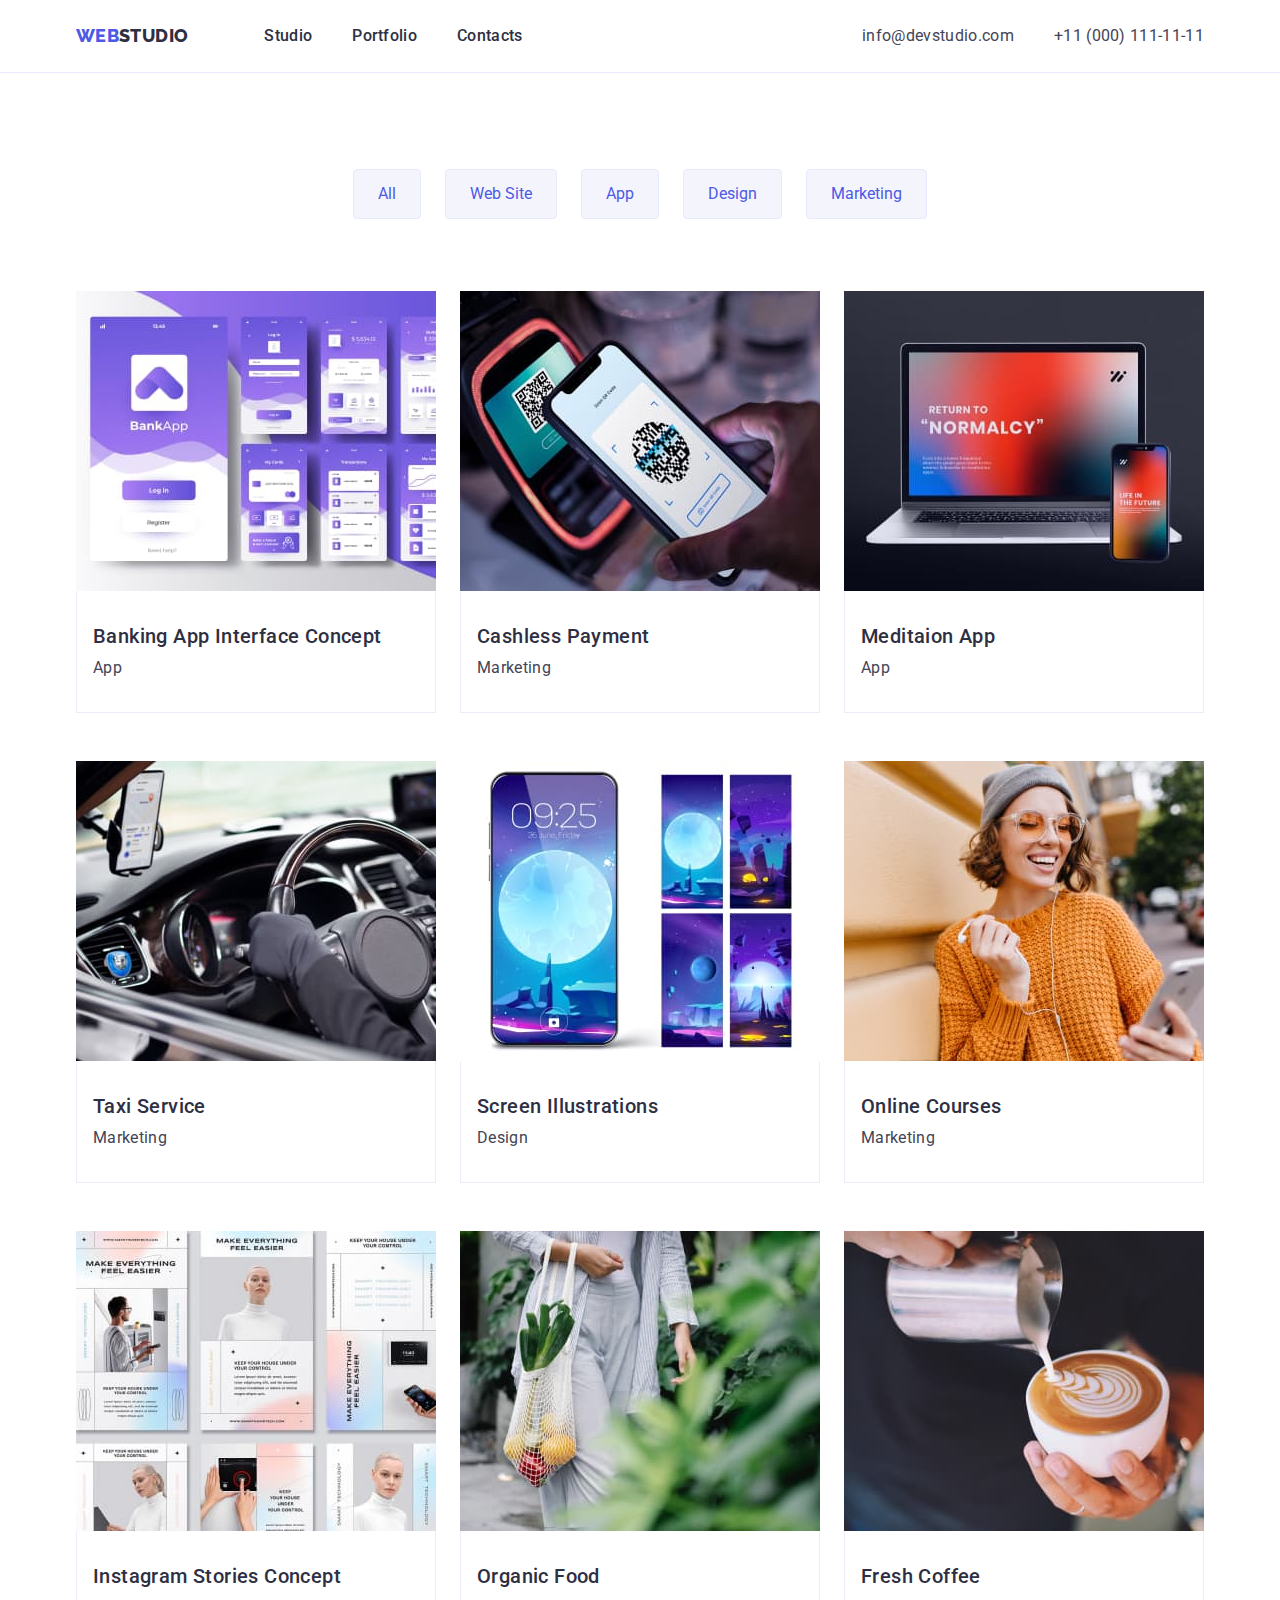
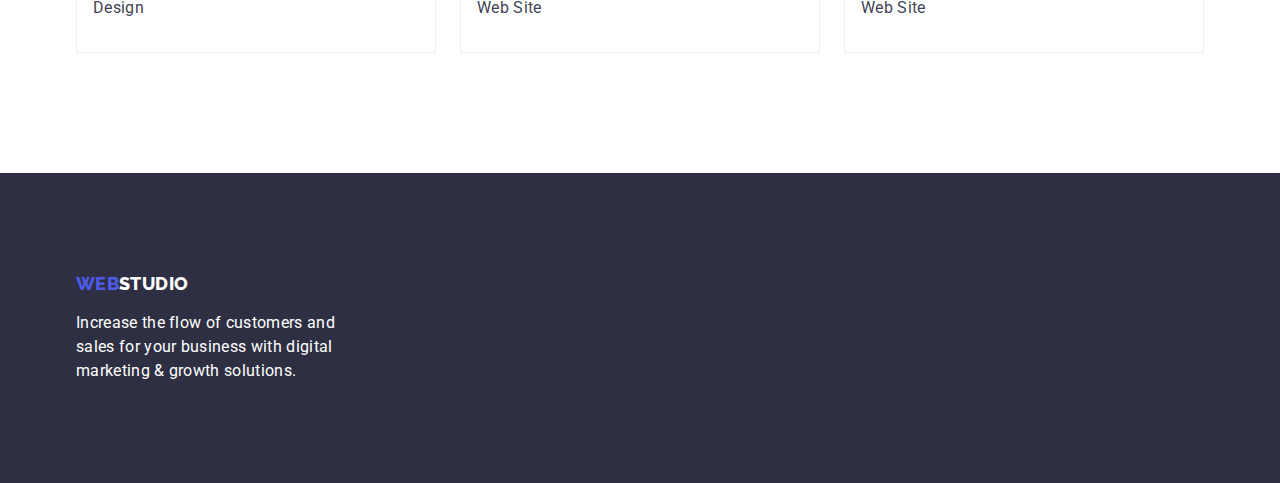
==== commit f3ccb38d: "New changes" ====
--- a/portfolio.html
+++ b/portfolio.html
@@ -25,40 +25,39 @@
     <title>Portfolio</title>
   </head>
   <body>
-     <header class="header">
+    <header class="header">
       <div class="container main-nav">
-      <nav class="nav">
-        <a href="./index.html" class="logo">
-        <h2> <span>Web</span>Studio</h2>
-      
-        <ul class="nav__list section__list">
-          <li class="item nav-item">
-            <a href="./index.html" class="nav-item__link">Studio</a>
-          </li>
-          <li class="item nav-item">
-            <a href="./portfolio.html" class="nav-item__link">Portfolio</a>
-          </li>
-          <li class="item nav-item">
-            <a href="" class="nav-item__link">Contacts</a>
-          </li>
-        </ul>
-      </nav>
-
-      <address class="address">
-        <ul class="address__list section__list">
-          <li class="item address-item">
-            <a href="mailto:info@devstudio.com" class="address-item__action"
-              >info@devstudio.com</a
-            >
-          </li>
-          <li class="item address-item">
-            <a href="tel:+110001111111" class="address-item__action"
-              >+11 (000) 111-11-11</a
-            >
-          </li>
-        </ul>
-      </address>
-    </div>
+        <nav class="nav">
+          <a href="./index.html" class="logo"> <span>Web</span>Studio</a>
+
+          <ul class="nav__list section__list">
+            <li class="item nav-item">
+              <a href="./index.html" class="nav-item__link">Studio</a>
+            </li>
+            <li class="item nav-item">
+              <a href="./portfolio.html" class="nav-item__link">Portfolio</a>
+            </li>
+            <li class="item nav-item">
+              <a href="" class="nav-item__link">Contacts</a>
+            </li>
+          </ul>
+        </nav>
+
+        <address class="address">
+          <ul class="address__list section__list">
+            <li class="item address-item">
+              <a href="mailto:info@devstudio.com" class="address-item__action"
+                >info@devstudio.com</a
+              >
+            </li>
+            <li class="item address-item">
+              <a href="tel:+110001111111" class="address-item__action"
+                >+11 (000) 111-11-11</a
+              >
+            </li>
+          </ul>
+        </address>
+      </div>
     </header>
 
     <main>
@@ -82,8 +81,6 @@
               <button type="button" class="portfolio__button">Marketing</button>
             </li>
           </ul>
-        </div>
-        <div class="container">
           <ul class="projects section__list">
             <li class="projects__item projects-item">
               <img
--- a/css/styles.css
+++ b/css/styles.css
@@ -60,56 +60,56 @@
   font-family: "Roboto", "sans-serif";
   font-size: 16px;
 }
+
+/* Common styling*/
+.section {
+  padding: 120px 0;
+}
+.section.no-padding {
+  padding-bottom: 0;
+}
+.container {
+  width: 1158px;
+  margin: 0 auto;
+  padding: 0 15px;
+}
+.header {
+  border-bottom: 1px solid var(--border-color);
+}
+
+.section__title {
+  margin-top: 0;
+  margin-bottom: 72px;
+  font-size: 36px;
+  text-transform: capitalize;
+  color: var(--main-font-color);
+  line-height: 1.1;
+  letter-spacing: 0.02em;
+  text-align: center;
+}
+.section__sub-title {
+  margin-top: 0;
+  margin-bottom: 8px;
+  font-weight: 500;
+  color: var(--main-font-color);
+  font-size: 20px;
+  line-height: 1.2;
+  letter-spacing: 0.02em;
+}
+
+.section__describtion {
+  margin-top: 0;
+  margin-bottom: 0;
+  font-size: 16px;
+  color: var(--secondary-font-color);
+  line-height: 1.5;
+  letter-spacing: 0.02em;
+}
 img {
   display: block;
   max-width: 100%;
   height: auto;
 }
-/* Common styling*/
-.section {
-  padding: 120px 0;
-}
-.section.no-padding {
-  padding-bottom: 0;
-}
-.container {
-  width: 1158px;
-  margin: 0 auto;
-  padding: 0 15px;
-}
-.header {
-  border-bottom: 1px solid var(--border-color);
-}
-
-.section__title {
-  margin-top: 0;
-  margin-bottom: 72px;
-  font-size: 36px;
-  text-transform: capitalize;
-  color: var(--main-font-color);
-  line-height: 1.1;
-  letter-spacing: 0.02em;
-  text-align: center;
-}
-.section__sub-title {
-  margin-top: 0;
-  margin-bottom: 8px;
-  font-weight: 500;
-  color: var(--main-font-color);
-  font-size: 20px;
-  line-height: 1.2;
-  letter-spacing: 0.02em;
-}
-
-.section__describtion {
-  margin-top: 0;
-  margin-bottom: 0;
-  font-size: 16px;
-  color: var(--secondary-font-color);
-  line-height: 1.5;
-  letter-spacing: 0.02em;
-}
-
 /* .section__photo {
   margin-bottom: 32px;
 } */
@@ -142,10 +142,6 @@
 
 /* ====Header====== */
 
-.header {
-  font-size: 16px;
-  line-height: 1.5;
-}
 .main-nav {
   display: flex;
   align-items: center;
@@ -212,6 +208,7 @@
 }
 
 .footer__logo {
+  display: inline-block;
   color: var(--light-font-color);
   margin-bottom: 16px;
 }
--- a/css/portfolio-styles.css
+++ b/css/portfolio-styles.css
@@ -81,18 +81,11 @@
   flex-wrap: wrap;
   column-gap: 24px;
   row-gap: 48px;
-  /* gap: 10px; */
 }
 
 .projects__item {
   flex-basis: calc((100% - 2 * 24px) / 3);
 }
-/* .projects__item:nth-child(3n) {
-  margin-right: 0;
-}
-.projects__item:nth-last-child(-n + 3) {
-  margin-bottom: 0;
-} */
 
 .pro .project-info {
   padding: 32px 0 32px 16px;
@@ -101,8 +94,7 @@
 
 /* Projetcs Navigation */
 .portfolio {
-  padding-top: 98px;
-  padding-bottom: 120px;
+  padding-top: 96px;
 }
 .portfolio__nav {
   display: flex;
